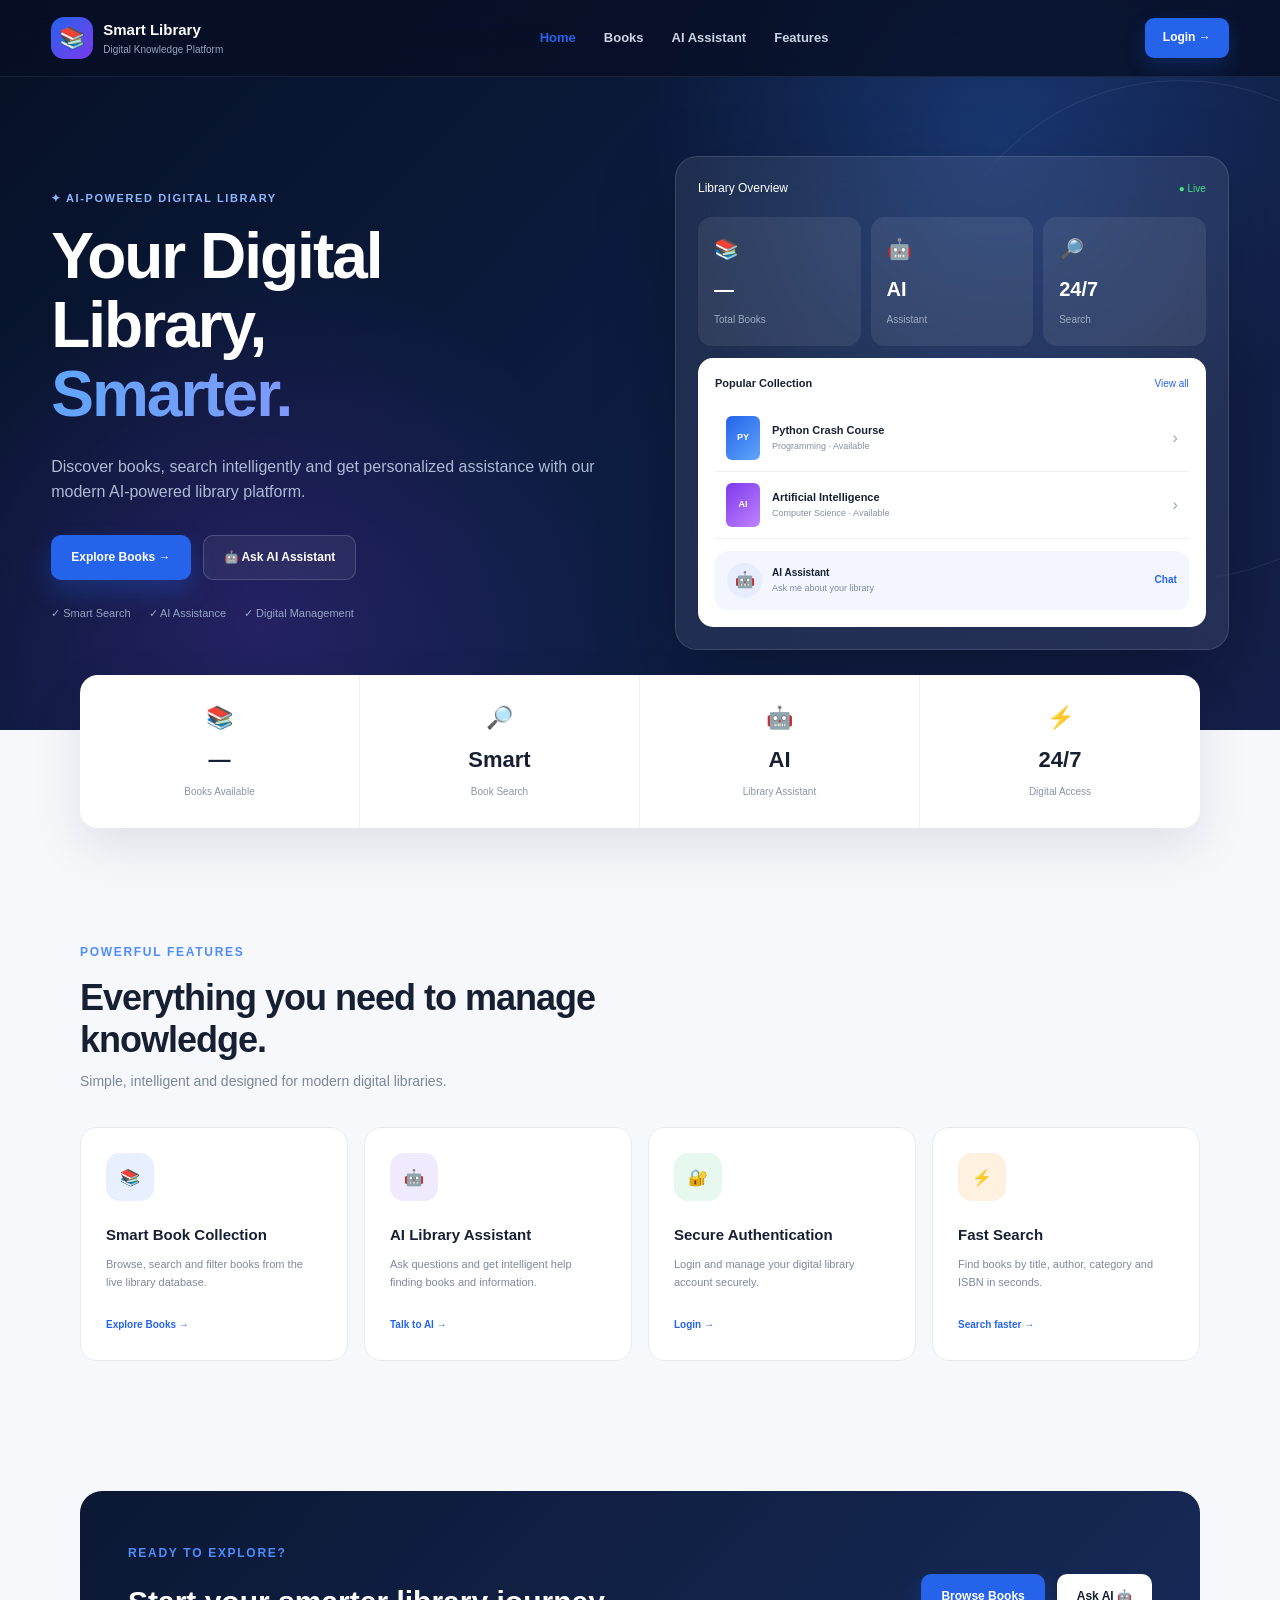
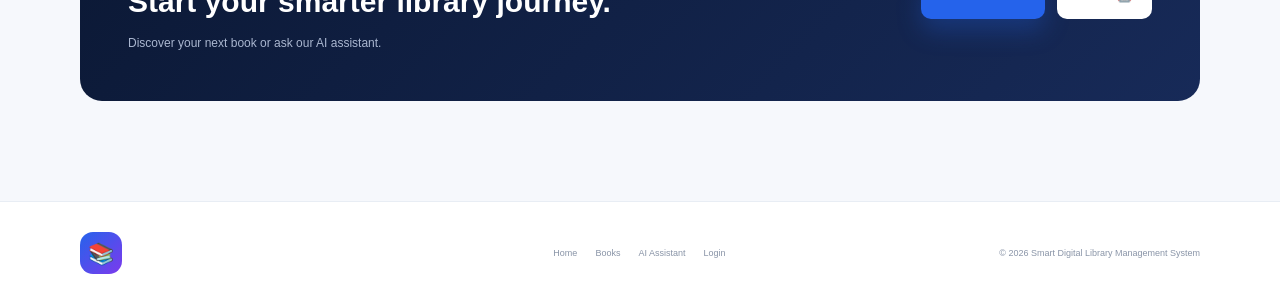
==== frontend/admin.html @ 41288397 "changes on admin page" ====
<!DOCTYPE html>
<html lang="en">
<head>
    <meta charset="UTF-8">
    <meta name="viewport" content="width=device-width, initial-scale=1.0">

    <title>Admin Dashboard - Smart Library</title>

    <link rel="stylesheet" href="style.css">
</head>

<body class="admin-body">

<div id="adminApp">

    <aside class="admin-sidebar">

        <div class="admin-logo">
            <div class="admin-logo-icon">📚</div>

            <div>
                <strong>Smart Library</strong>
                <small>ADMIN PANEL</small>
            </div>
        </div>

        <nav class="admin-nav">

            <button class="admin-nav-item active"
                    onclick="showAdminSection('dashboard', this)">
                <span>▦</span>
                Dashboard
            </button>

            <button class="admin-nav-item"
                    onclick="showAdminSection('users', this)">
                <span>👥</span>
                Users
            </button>

            <button class="admin-nav-item"
                    onclick="showAdminSection('books', this)">
                <span>📚</span>
                Books
            </button>

            <button class="admin-nav-item"
                    onclick="showAdminSection('activity', this)">
                <span>⚡</span>
                Activity
            </button>

        </nav>

        <div class="admin-sidebar-bottom">

            <a href="index.html" class="admin-home-link">
                ← Back to Library
            </a>

            <button onclick="adminLogout()" class="admin-logout">
                ⎋ Logout
            </button>

        </div>

    </aside>


    <main class="admin-main">

        <header class="admin-topbar">

            <div>
                <span class="admin-eyebrow">SMART LIBRARY / ADMIN</span>
                <h1 id="adminPageTitle">Dashboard</h1>
            </div>

            <div class="admin-profile">

                <div class="admin-avatar">A</div>

                <div>
                    <strong id="adminName">Administrator</strong>
                    <small>System Administrator</small>
                </div>

            </div>

        </header>


        <div id="adminMessage" class="admin-message"></div>


        <!-- DASHBOARD -->

        <section id="dashboardSection" class="admin-section active">

            <div class="admin-stat-grid">

                <div class="admin-stat-card">
                    <div class="stat-icon">👥</div>
                    <div>
                        <small>Total Users</small>
                        <strong id="statUsers">—</strong>
                    </div>
                </div>

                <div class="admin-stat-card">
                    <div class="stat-icon">📚</div>
                    <div>
                        <small>Book Titles</small>
                        <strong id="statBooks">—</strong>
                    </div>
                </div>

                <div class="admin-stat-card">
                    <div class="stat-icon">📦</div>
                    <div>
                        <small>Total Copies</small>
                        <strong id="statCopies">—</strong>
                    </div>
                </div>

                <div class="admin-stat-card">
                    <div class="stat-icon">✓</div>
                    <div>
                        <small>Available Copies</small>
                        <strong id="statAvailable">—</strong>
                    </div>
                </div>

            </div>


            <div class="admin-dashboard-grid">

                <div class="admin-panel">

                    <div class="admin-panel-header">
                        <div>
                            <span>RECENT USERS</span>
                            <h2>New Accounts</h2>
                        </div>

                        <button onclick="showAdminSectionByName('users')">
                            View All
                        </button>
                    </div>

                    <div id="recentUsers" class="admin-list"></div>

                </div>


                <div class="admin-panel">

                    <div class="admin-panel-header">
                        <div>
                            <span>RECENT BOOKS</span>
                            <h2>Library Updates</h2>
                        </div>

                        <button onclick="showAdminSectionByName('books')">
                            Manage
                        </button>
                    </div>

                    <div id="recentBooks" class="admin-list"></div>

                </div>

            </div>

        </section>


        <!-- USERS -->

        <section id="usersSection" class="admin-section">

            <div class="admin-panel">

                <div class="admin-panel-header">

                    <div>
                        <span>USER MANAGEMENT</span>
                        <h2>Registered Users</h2>
                    </div>

                    <div class="admin-search">
                        <input
                            id="userSearch"
                            type="text"
                            placeholder="Search users..."
                            oninput="loadUsers()"
                        >
                    </div>

                </div>

                <div class="admin-table-wrapper">

                    <table class="admin-table">

                        <thead>
                            <tr>
                                <th>ID</th>
                                <th>User</th>
                                <th>Email</th>
                                <th>Created</th>
                                <th>Action</th>
                            </tr>
                        </thead>

                        <tbody id="usersTable"></tbody>

                    </table>

                </div>

            </div>

        </section>


        <!-- BOOKS -->

        <section id="booksSection" class="admin-section">

            <div class="admin-panel">

                <div class="admin-panel-header">

                    <div>
                        <span>BOOK MANAGEMENT</span>
                        <h2>Library Collection</h2>
                    </div>

                    <div class="admin-actions">

                        <input
                            id="bookSearch"
                            type="text"
                            placeholder="Search books..."
                            oninput="loadAdminBooks()"
                        >

                        <button class="admin-primary-btn"
                                onclick="openBookModal()">
                            + Add Book
                        </button>

                    </div>

                </div>

                <div class="admin-table-wrapper">

                    <table class="admin-table">

                        <thead>
                            <tr>
                                <th>ID</th>
                                <th>Book</th>
                                <th>Author</th>
                                <th>Category</th>
                                <th>Copies</th>
                                <th>Available</th>
                                <th>Actions</th>
                            </tr>
                        </thead>

                        <tbody id="booksTable"></tbody>

                    </table>

                </div>

            </div>

        </section>


        <!-- ACTIVITY -->

        <section id="activitySection" class="admin-section">

            <div class="admin-panel">

                <div class="admin-panel-header">
                    <div>
                        <span>AUDIT LOG</span>
                        <h2>Admin Activity</h2>
                    </div>
                </div>

                <div id="activityList" class="activity-list"></div>

            </div>

        </section>

    </main>

</div>


<!-- BOOK MODAL -->

<div id="bookModal" class="admin-modal">

    <div class="admin-modal-card">

        <div class="admin-modal-header">

            <div>
                <span>LIBRARY COLLECTION</span>
                <h2 id="bookModalTitle">Add New Book</h2>
            </div>

            <button onclick="closeBookModal()">×</button>

        </div>

        <form id="bookForm">

            <input type="hidden" id="bookId">

            <div class="admin-form-grid">

                <label>
                    Title
                    <input id="bookTitle" required>
                </label>

                <label>
                    Author
                    <input id="bookAuthor" required>
                </label>

                <label>
                    Category
                    <input id="bookCategory">
                </label>

                <label>
                    Language
                    <input id="bookLanguage" value="English">
                </label>

                <label>
                    ISBN
                    <input id="bookIsbn">
                </label>

                <label>
                    Quantity
                    <input id="bookQuantity"
                           type="number"
                           min="1"
                           value="1"
                           required>
                </label>

            </div>

            <label class="admin-full-field">
                Description
                <textarea id="bookDescription"
                          rows="4"></textarea>
            </label>

            <div class="admin-modal-actions">

                <button type="button"
                        class="admin-cancel-btn"
                        onclick="closeBookModal()">
                    Cancel
                </button>

                <button type="submit"
                        class="admin-primary-btn">
                    Save Book
                </button>

            </div>

        </form>

    </div>

</div>


<script src="admin.js"></script>

</body>
</html>
---- frontend/style.css ----
* {
    margin: 0;
    padding: 0;
    box-sizing: border-box;
}

html {
    scroll-behavior: smooth;
}

body {
    font-family: Inter, Arial, sans-serif;
    color: #172033;
    background: #f6f8fc;
    line-height: 1.6;
}

a {
    text-decoration: none;
    color: inherit;
}

button,
input,
select {
    font-family: inherit;
}

button {
    cursor: pointer;
}

/* NAVBAR */

.navbar {
    width: 100%;
    position: absolute;
    top: 0;
    z-index: 20;
    background: rgba(7, 15, 36, .78);
    backdrop-filter: blur(18px);
    border-bottom: 1px solid rgba(255,255,255,.08);
}

.light-nav {
    position: relative;
    background: white;
    border-bottom: 1px solid #e8edf5;
}

.nav-container {
    width: min(1180px, 92%);
    height: 76px;
    margin: auto;
    display: flex;
    align-items: center;
    justify-content: space-between;
    gap: 30px;
}

.brand {
    display: flex;
    align-items: center;
    gap: 10px;
    color: white;
}

.dark-brand {
    color: #172033;
}

.brand-icon {
    width: 42px;
    height: 42px;
    display: grid;
    place-items: center;
    border-radius: 13px;
    background: linear-gradient(135deg,#2563eb,#7c3aed);
    color: white;
    font-size: 21px;
}

.brand strong {
    display: block;
    font-size: 15px;
}

.brand small {
    display: block;
    font-size: 10px;
    color: #98a4bd;
}

.dark-brand small {
    color: #8792a8;
}

.nav-links {
    display: flex;
    gap: 28px;
}

.nav-links a {
    color: #cbd4e7;
    font-size: 13px;
    font-weight: 600;
    transition: .25s;
}

.light-nav .nav-links a {
    color: #68748b;
}

.nav-links a:hover,
.nav-links a.active {
    color: #2563eb;
}

.nav-login {
    padding: 10px 18px;
    border-radius: 9px;
    background: #2563eb;
    color: white;
    font-size: 12px;
    font-weight: 700;
    box-shadow: 0 8px 20px rgba(37,99,235,.22);
}

/* HERO */

.hero {
    min-height: 730px;
    position: relative;
    overflow: hidden;
    background:
        radial-gradient(circle at 78% 20%, rgba(59,130,246,.26), transparent 30%),
        radial-gradient(circle at 20% 85%, rgba(124,58,237,.22), transparent 30%),
        linear-gradient(135deg,#061126,#0d1d42 55%,#151f49);
}

.hero-glow {
    position: absolute;
    width: 500px;
    height: 500px;
    right: -150px;
    top: 80px;
    border: 1px solid rgba(255,255,255,.08);
    border-radius: 50%;
}

.hero-content {
    width: min(1180px,92%);
    min-height: 730px;
    margin: auto;
    padding-top: 76px;
    display: grid;
    grid-template-columns: 1fr 1fr;
    align-items: center;
    gap: 70px;
    position: relative;
    z-index: 2;
}

.hero-text {
    color: white;
}

.eyebrow,
.section-label {
    display: inline-block;
    color: #4d8dff;
    font-size: 11px;
    font-weight: 800;
    letter-spacing: 1.6px;
    margin-bottom: 15px;
}

.eyebrow {
    color: #8db6ff;
}

.hero h1 {
    font-size: clamp(42px,5vw,68px);
    line-height: 1.08;
    letter-spacing: -2px;
    margin-bottom: 24px;
}

.hero h1 span,
.page-hero h1 span,
.ai-intro h1 span {
    display: block;
    background: linear-gradient(90deg,#60a5fa,#a78bfa);
    -webkit-background-clip: text;
    color: transparent;
}

.hero-text > p {
    max-width: 580px;
    color: #aebbd4;
    font-size: 16px;
    margin-bottom: 30px;
}

.hero-actions,
.cta-actions {
    display: flex;
    gap: 12px;
    flex-wrap: wrap;
}

.btn {
    display: inline-flex;
    justify-content: center;
    align-items: center;
    min-height: 45px;
    padding: 0 20px;
    border-radius: 10px;
    font-size: 12px;
    font-weight: 800;
    transition: .25s;
}

.btn-primary {
    color: white;
    background: #2563eb;
    box-shadow: 0 12px 25px rgba(37,99,235,.28);
}

.btn-primary:hover {
    transform: translateY(-2px);
}

.btn-secondary {
    color: white;
    border: 1px solid rgba(255,255,255,.16);
    background: rgba(255,255,255,.06);
}

.btn-light {
    background: white;
    color: #172033;
}

.hero-trust {
    display: flex;
    gap: 18px;
    margin-top: 25px;
    color: #94a5c3;
    font-size: 11px;
}

/* HERO DASHBOARD */

.dashboard-card {
    padding: 22px;
    border: 1px solid rgba(255,255,255,.12);
    border-radius: 22px;
    background: rgba(255,255,255,.08);
    backdrop-filter: blur(20px);
    box-shadow: 0 30px 80px rgba(0,0,0,.25);
}

.dashboard-top,
.activity-header {
    display: flex;
    justify-content: space-between;
    align-items: center;
}

.dashboard-top {
    color: white;
    font-size: 12px;
    margin-bottom: 18px;
}

.status-dot {
    color: #4ade80;
    font-size: 10px;
}

.mini-stats {
    display: grid;
    grid-template-columns: repeat(3,1fr);
    gap: 10px;
}

.mini-stats > div {
    padding: 16px;
    border-radius: 14px;
    background: rgba(255,255,255,.08);
}

.mini-stats span {
    display: block;
    font-size: 20px;
    margin-bottom: 8px;
}

.mini-stats strong {
    display: block;
    color: white;
    font-size: 20px;
}

.mini-stats small {
    color: #9daac3;
    font-size: 10px;
}

.activity-box {
    margin-top: 12px;
    padding: 17px;
    border-radius: 15px;
    background: white;
}

.activity-header {
    font-size: 11px;
    margin-bottom: 12px;
}

.activity-header a {
    color: #2563eb;
    font-size: 10px;
}

.book-preview {
    display: flex;
    align-items: center;
    gap: 12px;
    padding: 11px;
    border-bottom: 1px solid #edf0f5;
}

.book-preview > div:nth-child(2) {
    flex: 1;
}

.book-preview strong,
.book-preview small {
    display: block;
}

.book-preview strong {
    font-size: 11px;
}

.book-preview small {
    color: #8490a5;
    font-size: 9px;
}

.book-preview > span {
    color: #9aa5b8;
}

.book-cover {
    width: 34px;
    height: 44px;
    border-radius: 6px;
    display: grid;
    place-items: center;
    color: white;
    font-size: 9px;
    font-weight: 900;
}

.blue-cover {
    background: linear-gradient(135deg,#2563eb,#60a5fa);
}

.purple-cover {
    background: linear-gradient(135deg,#7c3aed,#c084fc);
}

.ai-preview {
    display: flex;
    align-items: center;
    gap: 10px;
    margin-top: 12px;
    padding: 12px;
    border-radius: 12px;
    background: #f3f6ff;
}

.ai-avatar {
    width: 35px;
    height: 35px;
    display: grid;
    place-items: center;
    border-radius: 50%;
    background: #e7edff;
}

.ai-preview div:nth-child(2) {
    flex: 1;
}

.ai-preview strong,
.ai-preview small {
    display: block;
}

.ai-preview strong {
    font-size: 10px;
}

.ai-preview small {
    color: #7f8ba0;
    font-size: 9px;
}

.ai-preview a {
    color: #2563eb;
    font-size: 10px;
    font-weight: 800;
}

/* STATS */

.stats-section {
    width: min(1120px,92%);
    margin: -55px auto 0;
    position: relative;
    z-index: 5;
}

.stats-grid {
    display: grid;
    grid-template-columns: repeat(4,1fr);
    background: white;
    border-radius: 18px;
    box-shadow: 0 18px 50px rgba(15,23,42,.1);
    overflow: hidden;
}

.stat-card {
    padding: 25px;
    text-align: center;
    border-right: 1px solid #edf0f5;
}

.stat-card:last-child {
    border: 0;
}

.stat-card span {
    display: block;
    font-size: 22px;
    margin-bottom: 7px;
}

.stat-card strong {
    display: block;
    font-size: 22px;
}

.stat-card small {
    color: #8a95a8;
    font-size: 10px;
}

/* GENERAL SECTION */

.section {
    width: min(1120px,92%);
    margin: auto;
    padding: 110px 0;
}

.section-heading {
    max-width: 650px;
    margin-bottom: 35px;
}

.section-heading h2 {
    font-size: 36px;
    line-height: 1.15;
    letter-spacing: -1px;
    margin-bottom: 10px;
}

.section-heading p {
    color: #7b879b;
    font-size: 14px;
}

.feature-grid {
    display: grid;
    grid-template-columns: repeat(4,1fr);
    gap: 16px;
}

.feature-card {
    padding: 25px;
    min-height: 230px;
    border: 1px solid #e7ebf2;
    border-radius: 17px;
    background: white;
    transition: .25s;
}

.feature-card:hover {
    transform: translateY(-5px);
    box-shadow: 0 18px 40px rgba(15,23,42,.08);
}

.feature-icon {
    width: 48px;
    height: 48px;
    display: grid;
    place-items: center;
    border-radius: 14px;
    margin-bottom: 22px;
}

.feature-icon.blue {
    background: #e8f0ff;
}

.feature-icon.purple {
    background: #f0eaff;
}

.feature-icon.green {
    background: #e7f9ee;
}

.feature-icon.orange {
    background: #fff1df;
}

.feature-card h3 {
    font-size: 15px;
    margin-bottom: 9px;
}

.feature-card p {
    color: #7e899c;
    font-size: 11px;
    margin-bottom: 18px;
}

.feature-card span {
    color: #2563eb;
    font-size: 10px;
    font-weight: 800;
}

/* CTA */

.cta-section {
    width: min(1120px,92%);
    margin: 20px auto 100px;
    padding: 48px;
    display: flex;
    justify-content: space-between;
    align-items: center;
    gap: 30px;
    border-radius: 22px;
    background: linear-gradient(135deg,#0b1834,#172a58);
    color: white;
}

.cta-section h2 {
    font-size: 30px;
    margin-bottom: 8px;
}

.cta-section p {
    color: #aab7d0;
    font-size: 12px;
}

/* PAGE */

.page {
    min-height: calc(100vh - 150px);
    padding-bottom: 80px;
}

.page-hero {
    width: min(1120px,92%);
    margin: auto;
    padding: 65px 0 35px;
    display: flex;
    align-items: end;
    justify-content: space-between;
    gap: 30px;
}

.page-hero h1 {
    font-size: 44px;
    line-height: 1.1;
    letter-spacing: -1px;
}

.page-hero h1 span {
    display: inline;
}

.page-hero p {
    color: #7d899c;
    font-size: 13px;
    margin-top: 8px;
}

/* BOOKS */

.library-panel {
    width: min(1120px,92%);
    margin: auto;
    padding: 25px;
    border: 1px solid #e6eaf1;
    border-radius: 20px;
    background: white;
    box-shadow: 0 15px 45px rgba(15,23,42,.05);
}

.search-bar {
    display: flex;
    align-items: center;
    gap: 10px;
    height: 50px;
    padding: 5px 7px 5px 15px;
    border: 1px solid #dfe5ee;
    border-radius: 11px;
}

.search-bar span {
    color: #8793a8;
}

.search-bar input {
    flex: 1;
    height: 100%;
    border: 0;
    outline: 0;
    font-size: 12px;
}

.search-bar button {
    height: 38px;
    padding: 0 20px;
    border: 0;
    border-radius: 8px;
    background: #2563eb;
    color: white;
    font-size: 11px;
    font-weight: 800;
}

.filter-row {
    display: flex;
    gap: 10px;
    margin: 15px 0 25px;
}

.filter-row select,
.filter-clear,
.refresh-btn {
    height: 38px;
    padding: 0 13px;
    border: 1px solid #e0e5ed;
    border-radius: 8px;
    background: white;
    color: #5f6b80;
    font-size: 10px;
}

.filter-clear {
    margin-left: auto;
}

.refresh-btn {
    color: #2563eb;
}

.books-toolbar {
    padding-bottom: 15px;
    border-bottom: 1px solid #edf0f5;
}

.books-toolbar strong {
    display: block;
    font-size: 14px;
}

.books-toolbar span {
    color: #8b96a8;
    font-size: 10px;
}

.books-grid {
    display: grid;
    grid-template-columns: repeat(3,1fr);
    gap: 18px;
    margin-top: 20px;
}

.book-card {
    overflow: hidden;
    border: 1px solid #e6eaf1;
    border-radius: 15px;
    background: white;
    transition: .25s;
}

.book-card:hover {
    transform: translateY(-4px);
    box-shadow: 0 15px 35px rgba(15,23,42,.08);
}

.book-cover-large {
    height: 160px;
    display: flex;
    align-items: center;
    justify-content: center;
    flex-direction: column;
    color: white;
}

.book-cover-large span {
    font-size: 42px;
}

.book-cover-large small {
    margin-top: 5px;
    font-size: 9px;
    letter-spacing: 1px;
}

.cover-0 {
    background: linear-gradient(135deg,#1d4ed8,#60a5fa);
}

.cover-1 {
    background: linear-gradient(135deg,#6d28d9,#a78bfa);
}

.cover-2 {
    background: linear-gradient(135deg,#047857,#34d399);
}

.cover-3 {
    background: linear-gradient(135deg,#c2410c,#fb923c);
}

.cover-4 {
    background: linear-gradient(135deg,#334155,#64748b);
}

.book-card-body {
    padding: 18px;
}

.book-tag {
    color: #16a34a;
    font-size: 8px;
    font-weight: 900;
    letter-spacing: .7px;
}

.book-card h2 {
    font-size: 15px;
    margin: 7px 0 3px;
}

.book-author {
    color: #68758a;
    font-size: 10px;
}

.book-description {
    min-height: 50px;
    color: #7d899c;
    font-size: 10px;
    margin: 13px 0;
}

.book-meta {
    display: flex;
    gap: 8px;
    flex-wrap: wrap;
}

.book-meta span {
    padding: 5px 7px;
    border-radius: 6px;
    background: #f5f7fa;
    color: #6d788b;
    font-size: 8px;
}

.book-footer {
    display: flex;
    justify-content: space-between;
    margin-top: 15px;
    padding-top: 12px;
    border-top: 1px solid #edf0f5;
    font-size: 9px;
    color: #788398;
}

.stock-ok {
    color: #16a34a;
}

.stock-no {
    color: #dc2626;
}

.loading-card,
.no-books {
    grid-column: 1/-1;
    padding: 70px;
    text-align: center;
    color: #7d899c;
}

.no-books > div {
    font-size: 40px;
    margin-bottom: 10px;
}

.no-books h3 {
    color: #263147;
}

.error-message {
    padding: 12px;
    margin: 10px 0;
    border-radius: 8px;
    background: #fff1f2;
    color: #dc2626;
    font-size: 11px;
}

.spinner {
    width: 28px;
    height: 28px;
    margin: auto auto 10px;
    border: 3px solid #e4e9f2;
    border-top-color: #2563eb;
    border-radius: 50%;
    animation: spin .8s linear infinite;
}

@keyframes spin {
    to { transform: rotate(360deg); }
}

/* AI */

.ai-page {
    min-height: calc(100vh - 150px);
    padding-bottom: 80px;
}

.ai-hero {
    width: min(1120px,92%);
    margin: auto;
    padding: 65px 0 40px;
    display: grid;
    grid-template-columns: 1fr 280px;
    align-items: center;
    gap: 50px;
}

.ai-intro h1 {
    font-size: 45px;
    line-height: 1.08;
    letter-spacing: -1px;
}

.ai-intro h1 span {
    display: inline;
}

.ai-intro > p {
    max-width: 600px;
    margin: 15px 0 22px;
    color: #7b879b;
    font-size: 13px;
}

.ai-suggestions {
    display: flex;
    gap: 8px;
    flex-wrap: wrap;
}

.ai-suggestions button {
    padding: 8px 12px;
    border: 1px solid #e0e5ee;
    border-radius: 8px;
    background: white;
    color: #526077;
    font-size: 9px;
}

.ai-robot {
    height: 220px;
    display: grid;
    place-items: center;
    position: relative;
    border-radius: 25px;
    background: linear-gradient(135deg,#eef2ff,#f6efff);
}

.robot {
    position: relative;
    z-index: 2;
    font-size: 85px;
    filter: drop-shadow(0 15px 20px rgba(79,70,229,.2));
}

.robot-glow {
    position: absolute;
    width: 140px;
    height: 140px;
    border-radius: 50%;
    background: #dbe4ff;
    filter: blur(10px);
}

.ai-robot > span {
    position: absolute;
    bottom: 18px;
    color: #2563eb;
    font-size: 9px;
    font-weight: 900;
    letter-spacing: 1px;
}

.chat-wrapper {
    width: min(850px,92%);
    height: 570px;
    margin: auto;
    display: flex;
    flex-direction: column;
    border: 1px solid #e2e7ef;
    border-radius: 20px;
    background: white;
    box-shadow: 0 20px 60px rgba(15,23,42,.08);
    overflow: hidden;
}

.chat-header {
    padding: 16px 20px;
    display: flex;
    align-items: center;
    justify-content: space-between;
    border-bottom: 1px solid #edf0f5;
}

.chat-agent {
    display: flex;
    align-items: center;
    gap: 10px;
}

.chat-agent strong,
.chat-agent small {
    display: block;
}

.chat-agent strong {
    font-size: 12px;
}

.chat-agent small {
    color: #8792a6;
    font-size: 9px;
}

.chat-agent small span {
    color: #22c55e;
}

.chat-header button {
    border: 0;
    background: #f1f5ff;
    color: #2563eb;
    padding: 8px 12px;
    border-radius: 7px;
    font-size: 9px;
    font-weight: 800;
}

.chat-messages {
    flex: 1;
    overflow-y: auto;
    padding: 25px;
    background: #fafbfe;
}

.message {
    display: flex;
    gap: 10px;
    margin-bottom: 18px;
    max-width: 80%;
}

.user-message {
    margin-left: auto;
    flex-direction: row-reverse;
}

.message-avatar {
    width: 32px;
    height: 32px;
    flex-shrink: 0;
    display: grid;
    place-items: center;
    border-radius: 10px;
    background: #edf2ff;
}

.user-message .message-avatar {
    background: #2563eb;
}

.message-content {
    padding: 11px 14px;
    border-radius: 12px;
    background: white;
    box-shadow: 0 4px 12px rgba(15,23,42,.04);
}

.user-message .message-content {
    color: white;
    background: #2563eb;
}

.message-content strong {
    display: block;
    margin-bottom: 3px;
    font-size: 9px;
}

.message-content p {
    white-space: normal;
    font-size: 10px;
}

.chat-input-area {
    display: flex;
    gap: 8px;
    padding: 15px;
    border-top: 1px solid #edf0f5;
}

.chat-input-area input {
    flex: 1;
    height: 44px;
    padding: 0 14px;
    border: 1px solid #dfe5ee;
    border-radius: 9px;
    outline: 0;
    font-size: 11px;
}

.chat-input-area button {
    width: 46px;
    border: 0;
    border-radius: 9px;
    background: #2563eb;
    color: white;
    font-size: 17px;
}

.typing {
    display: flex;
    gap: 4px;
    padding: 13px;
}

.typing span {
    width: 6px;
    height: 6px;
    border-radius: 50%;
    background: #8792a6;
    animation: bounce 1s infinite;
}

.typing span:nth-child(2) {
    animation-delay: .15s;
}

.typing span:nth-child(3) {
    animation-delay: .3s;
}

@keyframes bounce {
    50% { transform: translateY(-4px); }
}

/* FOOTER */

footer {
    padding: 30px 0;
    background: white;
    border-top: 1px solid #e8edf4;
}

.footer-inner {
    width: min(1120px,92%);
    margin: auto;
    display: flex;
    justify-content: space-between;
    align-items: center;
    gap: 20px;
}

.footer-inner > div:nth-child(2) {
    display: flex;
    gap: 18px;
}

.footer-inner a,
.footer-inner p {
    color: #8994a7;
    font-size: 9px;
}

/* RESPONSIVE */

@media (max-width: 900px) {

    .hero-content,
    .ai-hero {
        grid-template-columns: 1fr;
    }

    .hero {
        min-height: auto;
    }

    .hero-content {
        min-height: auto;
        padding: 150px 0 90px;
    }

    .hero-visual {
        max-width: 600px;
    }

    .feature-grid {
        grid-template-columns: repeat(2,1fr);
    }

    .books-grid {
        grid-template-columns: repeat(2,1fr);
    }

    .stats-grid {
        grid-template-columns: repeat(2,1fr);
    }

    .stat-card:nth-child(2) {
        border-right: 0;
    }

    .nav-links {
        display: none;
    }
}

@media (max-width: 600px) {

    .hero h1,
    .ai-intro h1,
    .page-hero h1 {
        font-size: 38px;
    }

    .feature-grid,
    .books-grid {
        grid-template-columns: 1fr;
    }

    .stats-grid {
        grid-template-columns: 1fr 1fr;
    }

    .filter-row {
        flex-wrap: wrap;
    }

    .filter-clear {
        margin-left: 0;
    }

    .cta-section,
    .page-hero {
        flex-direction: column;
        align-items: flex-start;
    }

    .footer-inner {
        flex-direction: column;
        align-items: flex-start;
    }
}


/* ============================================================
   AUTHENTICATION PAGES
   ============================================================ */

.auth-page {
    min-height: 100vh;
    background: #f8fafc;
}

.auth-shell {
    min-height: 100vh;
    display: grid;
    grid-template-columns: 46% 54%;
}


/* LEFT BRAND PANEL */

.auth-brand-panel {
    position: relative;
    overflow: hidden;
    display: flex;
    flex-direction: column;
    padding: 42px 8%;
    color: white;
    background:
        radial-gradient(
            circle at 85% 15%,
            rgba(59, 130, 246, 0.35),
            transparent 30%
        ),
        radial-gradient(
            circle at 10% 80%,
            rgba(124, 58, 237, 0.30),
            transparent 32%
        ),
        linear-gradient(
            145deg,
            #061126 0%,
            #0c1b3d 55%,
            #111d45 100%
        );
}

.auth-brand-panel::before {
    content: "";
    position: absolute;
    width: 520px;
    height: 520px;
    border: 1px solid rgba(255,255,255,0.08);
    border-radius: 50%;
    right: -250px;
    top: -180px;
}

.auth-brand-panel::after {
    content: "";
    position: absolute;
    width: 360px;
    height: 360px;
    border: 1px solid rgba(255,255,255,0.06);
    border-radius: 50%;
    left: -180px;
    bottom: -140px;
}

.auth-logo {
    position: relative;
    z-index: 2;
    display: flex;
    align-items: center;
    gap: 12px;
    color: white;
}

.auth-logo > span {
    width: 44px;
    height: 44px;
    display: grid;
    place-items: center;
    border-radius: 13px;
    background: linear-gradient(
        135deg,
        #2563eb,
        #7c3aed
    );
    font-size: 22px;
}

.auth-logo strong {
    display: block;
    font-size: 17px;
}

.auth-logo small {
    display: block;
    margin-top: 2px;
    color: #aab6cf;
    font-size: 11px;
}

.auth-brand-content {
    position: relative;
    z-index: 2;
    max-width: 560px;
    margin: auto 0;
}

.auth-brand-content h1 {
    margin: 18px 0;
    font-size: clamp(40px, 4vw, 62px);
    line-height: 1.08;
    letter-spacing: -2px;
}

.auth-brand-content h1 span {
    display: block;
    background: linear-gradient(
        90deg,
        #60a5fa,
        #a78bfa
    );
    -webkit-background-clip: text;
    background-clip: text;
    color: transparent;
}

.auth-brand-content p {
    max-width: 510px;
    color: #b8c4dc;
    font-size: 15px;
    line-height: 1.8;
}

.auth-points {
    display: flex;
    flex-wrap: wrap;
    gap: 10px;
    margin-top: 28px;
}

.auth-points div {
    padding: 9px 13px;
    border: 1px solid rgba(255,255,255,0.10);
    border-radius: 10px;
    background: rgba(255,255,255,0.06);
    color: #d7def0;
    font-size: 12px;
}

.auth-brand-footer {
    position: relative;
    z-index: 2;
    color: #8794b1;
    font-size: 11px;
}


/* RIGHT FORM */

.auth-form-panel {
    display: flex;
    align-items: center;
    justify-content: center;
    padding: 50px 7%;
    background: #f8fafc;
}

.auth-card {
    width: min(460px, 100%);
    padding: 42px;
    border: 1px solid #e7ebf3;
    border-radius: 22px;
    background: white;
    box-shadow:
        0 24px 70px rgba(15, 23, 42, 0.10);
}

.register-card {
    padding-top: 36px;
    padding-bottom: 36px;
}

.mobile-auth-logo {
    display: none;
}

.auth-heading {
    margin-bottom: 28px;
}

.auth-icon {
    display: inline-grid;
    place-items: center;
    width: 48px;
    height: 48px;
    margin-bottom: 14px;
    border-radius: 14px;
    background: #eff6ff;
    font-size: 22px;
}

.auth-heading h2 {
    margin: 0;
    color: #111827;
    font-size: 28px;
    line-height: 1.2;
}

.auth-heading p {
    margin-top: 8px;
    color: #64748b;
    font-size: 13px;
}


/* FORM */

.form-group {
    margin-bottom: 18px;
}

.form-group label {
    display: block;
    margin-bottom: 7px;
    color: #263247;
    font-size: 12px;
    font-weight: 700;
}

.form-group label span {
    color: #ef4444;
}

.form-group label small {
    color: #94a3b8;
    font-weight: 500;
}

.label-row {
    display: flex;
    align-items: center;
    justify-content: space-between;
}

.label-row a {
    color: #2563eb;
    font-size: 11px;
    font-weight: 600;
}

.label-row a:hover {
    text-decoration: underline;
}

.input-wrap {
    display: flex;
    align-items: center;
    min-height: 48px;
    border: 1px solid #dce2eb;
    border-radius: 11px;
    background: #fff;
    transition: 0.2s;
}

.input-wrap:focus-within {
    border-color: #3b82f6;
    box-shadow:
        0 0 0 4px rgba(59,130,246,0.10);
}

.input-wrap > span {
    width: 42px;
    text-align: center;
    font-size: 15px;
    opacity: 0.75;
}

.input-wrap input {
    width: 100%;
    height: 46px;
    padding: 0 8px;
    border: none;
    outline: none;
    background: transparent;
    color: #172033;
    font-size: 13px;
}

.input-wrap input::placeholder {
    color: #a5afbf;
}

.password-toggle {
    flex-shrink: 0;
    margin-right: 8px;
    padding: 5px;
    border: none;
    background: transparent;
    cursor: pointer;
    font-size: 14px;
}


/* SUBMIT */

.auth-submit {
    width: 100%;
    height: 50px;
    margin-top: 5px;
    border: none;
    border-radius: 11px;
    background: linear-gradient(
        135deg,
        #2563eb,
        #4f46e5
    );
    color: white;
    font-size: 13px;
    font-weight: 700;
    cursor: pointer;
    box-shadow:
        0 10px 22px rgba(37,99,235,0.20);
    transition: 0.25s;
}

.auth-submit span {
    margin-left: 8px;
}

.auth-submit:hover {
    transform: translateY(-2px);
    box-shadow:
        0 14px 28px rgba(37,99,235,0.27);
}

.auth-submit:active {
    transform: translateY(0);
}


/* MESSAGES */

.auth-message {
    min-height: 20px;
    margin-top: 13px;
    text-align: center;
    font-size: 12px;
    font-weight: 600;
}

.auth-message.error {
    color: #dc2626;
}

.auth-message.success {
    color: #16a34a;
}

.auth-message.loading {
    color: #2563eb;
}


/* DIVIDER */

.auth-divider {
    display: flex;
    align-items: center;
    gap: 12px;
    margin: 23px 0;
    color: #a1aabd;
    font-size: 9px;
    font-weight: 700;
}

.auth-divider::before,
.auth-divider::after {
    content: "";
    flex: 1;
    height: 1px;
    background: #e8ecf2;
}


/* CREATE ACCOUNT */

.create-account {
    text-align: center;
}

.create-account p {
    margin-bottom: 5px;
    color: #64748b;
    font-size: 12px;
}

.create-account a {
    color: #2563eb;
    font-size: 12px;
    font-weight: 700;
}

.create-account a:hover {
    text-decoration: underline;
}

.back-home {
    display: block;
    margin-top: 24px;
    color: #94a3b8;
    text-align: center;
    font-size: 11px;
}

.back-home:hover {
    color: #2563eb;
}


/* RESPONSIVE */

@media (max-width: 900px) {

    .auth-shell {
        grid-template-columns: 1fr;
    }

    .auth-brand-panel {
        display: none;
    }

    .auth-form-panel {
        min-height: 100vh;
        padding: 30px 18px;
    }

    .auth-card {
        padding: 32px 25px;
    }

    .mobile-auth-logo {
        display: block;
        margin-bottom: 25px;
        color: #172033;
        text-align: center;
        font-size: 18px;
        font-weight: 800;
    }
}


@media (max-width: 480px) {

    .auth-form-panel {
        padding: 18px 12px;
    }

    .auth-card {
        padding: 28px 20px;
        border-radius: 18px;
        box-shadow:
            0 12px 40px rgba(15,23,42,0.08);
    }

    .auth-heading h2 {
        font-size: 25px;
    }
}


/* ============================================================
   AUTHENTICATION UI
   ============================================================ */

.auth-page {
    min-height: 100vh;
    margin: 0;
    background: #f5f7fb;
}


.auth-layout {
    min-height: 100vh;
    display: grid;
    grid-template-columns: 45% 55%;
}


.auth-brand-panel {
    position: relative;
    overflow: hidden;
    padding: 42px 60px;
    background:
        radial-gradient(
            circle at 20% 20%,
            rgba(96, 165, 250, 0.22),
            transparent 35%
        ),
        radial-gradient(
            circle at 80% 80%,
            rgba(167, 139, 250, 0.22),
            transparent 35%
        ),
        #111827;
    color: white;
}


.auth-brand-panel::before {
    content: "";
    position: absolute;
    width: 420px;
    height: 420px;
    border: 1px solid rgba(255,255,255,0.08);
    border-radius: 50%;
    right: -180px;
    bottom: -180px;
}


.auth-brand {
    display: inline-flex;
    align-items: center;
    gap: 13px;
    color: white;
    text-decoration: none;
}


.auth-brand > span {
    width: 48px;
    height: 48px;
    display: grid;
    place-items: center;
    border-radius: 14px;
    background: rgba(255,255,255,0.1);
    font-size: 25px;
}


.auth-brand strong {
    display: block;
    font-size: 20px;
}


.auth-brand small {
    display: block;
    margin-top: 3px;
    opacity: 0.6;
}


.auth-brand-content {
    max-width: 560px;
    margin-top: 25vh;
}


.auth-brand-content h1 {
    margin: 20px 0;
    font-size: clamp(42px, 5vw, 68px);
    line-height: 1.05;
    letter-spacing: -2px;
}


.auth-brand-content h1 span {
    display: block;
    background: linear-gradient(90deg, #60a5fa, #a78bfa);
    -webkit-background-clip: text;
    background-clip: text;
    color: transparent;
}


.auth-brand-content p {
    max-width: 500px;
    color: #cbd5e1;
    font-size: 17px;
    line-height: 1.8;
}


.auth-points {
    margin-top: 35px;
    display: grid;
    gap: 13px;
    color: #dbeafe;
}


.auth-form-panel {
    display: grid;
    place-items: center;
    padding: 40px;
}


.auth-card {
    width: min(100%, 470px);
    padding: 42px;
    background: rgba(255,255,255,0.96);
    border: 1px solid #e5e7eb;
    border-radius: 25px;
    box-shadow: 0 25px 70px rgba(15,23,42,0.1);
}


.mobile-auth-logo {
    display: none;
}


.auth-heading {
    margin-bottom: 30px;
}


.auth-heading h2 {
    margin: 10px 0;
    font-size: 32px;
    color: #111827;
}


.auth-heading p {
    margin: 0;
    color: #6b7280;
}


.section-label {
    font-size: 12px;
    font-weight: 800;
    letter-spacing: 1.7px;
}


.form-group {
    margin-bottom: 19px;
}


.form-group label {
    display: block;
    margin-bottom: 8px;
    font-size: 14px;
    font-weight: 700;
    color: #374151;
}


.form-group label > span {
    color: #ef4444;
}


.form-group label small {
    color: #9ca3af;
    font-weight: 500;
}


.label-row {
    display: flex;
    justify-content: space-between;
    align-items: center;
}


.label-row a {
    color: #6366f1;
    font-size: 13px;
    font-weight: 700;
    text-decoration: none;
}


.form-group input {
    width: 100%;
    box-sizing: border-box;
    padding: 14px 16px;
    border: 1px solid #dbe1ea;
    border-radius: 12px;
    background: #f9fafb;
    color: #111827;
    font-size: 15px;
    outline: none;
    transition: 0.2s ease;
}


.form-group input:focus {
    border-color: #6366f1;
    background: white;
    box-shadow: 0 0 0 4px rgba(99,102,241,0.1);
}


.auth-submit {
    width: 100%;
    margin-top: 5px;
    padding: 15px 18px;
    border: 0;
    border-radius: 12px;
    background: linear-gradient(135deg, #4f46e5, #7c3aed);
    color: white;
    font-size: 15px;
    font-weight: 800;
    cursor: pointer;
    transition: 0.2s ease;
}


.auth-submit:hover {
    transform: translateY(-1px);
    box-shadow: 0 12px 25px rgba(79,70,229,0.25);
}


.auth-submit:disabled {
    opacity: 0.65;
    cursor: wait;
    transform: none;
}


.auth-message {
    min-height: 22px;
    margin-top: 15px;
    text-align: center;
    font-size: 14px;
    font-weight: 700;
}


.auth-message.success {
    color: #16a34a;
}


.auth-message.error {
    color: #dc2626;
}


.auth-divider {
    display: flex;
    align-items: center;
    gap: 12px;
    margin: 25px 0;
    color: #9ca3af;
    font-size: 11px;
    font-weight: 800;
}


.auth-divider::before,
.auth-divider::after {
    content: "";
    flex: 1;
    height: 1px;
    background: #e5e7eb;
}


.auth-switch {
    margin: 0;
    text-align: center;
    color: #6b7280;
    font-size: 14px;
}


.auth-switch a {
    color: #4f46e5;
    font-weight: 800;
    text-decoration: none;
}


.back-home {
    display: block;
    margin-top: 22px;
    text-align: center;
    color: #6b7280;
    font-size: 13px;
    text-decoration: none;
}


.back-home:hover {
    color: #4f46e5;
}


@media (max-width: 900px) {

    .auth-layout {
        grid-template-columns: 1fr;
    }

    .auth-brand-panel {
        display: none;
    }

    .auth-form-panel {
        min-height: 100vh;
        padding: 20px;
    }

    .auth-card {
        padding: 30px 24px;
    }

    .mobile-auth-logo {
        width: 55px;
        height: 55px;
        margin: 0 auto 20px;
        display: grid;
        place-items: center;
        border-radius: 16px;
        background: #eef2ff;
        font-size: 28px;
    }

}




/* ============================================================
   MODERN AUTHENTICATION UI
   ============================================================ */

.auth-page {
    margin: 0;
    min-height: 100vh;
    background: #f5f7fb;
    color: #172033;
}

.auth-layout {
    min-height: 100vh;
    display: grid;
    grid-template-columns: 1.05fr 0.95fr;
}

.auth-showcase {
    position: relative;
    overflow: hidden;
    padding: 45px 8%;
    background:
        radial-gradient(circle at 15% 20%, rgba(91, 92, 255, .30), transparent 30%),
        radial-gradient(circle at 85% 80%, rgba(139, 92, 246, .25), transparent 35%),
        linear-gradient(145deg, #111827, #1e1b4b 55%, #312e81);
    color: white;
}

.auth-showcase::before {
    content: "";
    position: absolute;
    width: 380px;
    height: 380px;
    border: 1px solid rgba(255,255,255,.12);
    border-radius: 50%;
    right: -160px;
    top: 100px;
}

.auth-showcase::after {
    content: "";
    position: absolute;
    width: 280px;
    height: 280px;
    border: 1px solid rgba(255,255,255,.10);
    border-radius: 50%;
    left: -130px;
    bottom: -100px;
}

.auth-brand {
    position: relative;
    z-index: 2;
    display: inline-flex;
    align-items: center;
    gap: 12px;
    color: white;
    text-decoration: none;
}

.auth-brand > span {
    width: 48px;
    height: 48px;
    display: grid;
    place-items: center;
    border-radius: 14px;
    background: rgba(255,255,255,.12);
    font-size: 25px;
}

.auth-brand strong {
    display: block;
    font-size: 18px;
}

.auth-brand small {
    display: block;
    margin-top: 3px;
    opacity: .65;
    font-size: 11px;
}

.auth-showcase-content {
    position: relative;
    z-index: 2;
    max-width: 560px;
    margin-top: 17vh;
}

.auth-showcase-content h1 {
    margin: 18px 0;
    font-size: clamp(42px, 5vw, 70px);
    line-height: 1.05;
    letter-spacing: -2px;
}

.auth-showcase-content h1 span {
    display: block;
    background: linear-gradient(90deg, #a5b4fc, #c4b5fd);
    -webkit-background-clip: text;
    background-clip: text;
    color: transparent;
}

.auth-showcase-content > p {
    max-width: 500px;
    font-size: 17px;
    line-height: 1.8;
    color: rgba(255,255,255,.72);
}

.auth-benefits {
    margin-top: 42px;
    display: grid;
    gap: 16px;
}

.auth-benefits > div {
    display: flex;
    align-items: center;
    gap: 15px;
    padding: 14px;
    border: 1px solid rgba(255,255,255,.10);
    border-radius: 16px;
    background: rgba(255,255,255,.06);
    backdrop-filter: blur(10px);
}

.auth-benefits > div > span {
    width: 42px;
    height: 42px;
    display: grid;
    place-items: center;
    border-radius: 12px;
    background: rgba(255,255,255,.10);
    font-size: 20px;
}

.auth-benefits strong {
    display: block;
    font-size: 14px;
}

.auth-benefits small {
    display: block;
    margin-top: 4px;
    color: rgba(255,255,255,.55);
}

.auth-form-area {
    display: flex;
    align-items: center;
    justify-content: center;
    padding: 45px;
    background: #f8fafc;
}

.auth-card {
    width: min(100%, 440px);
    padding: 42px;
    border: 1px solid #e7eaf0;
    border-radius: 26px;
    background: rgba(255,255,255,.96);
    box-shadow: 0 25px 70px rgba(15,23,42,.10);
}

.register-card {
    padding-top: 35px;
    padding-bottom: 35px;
}

.mobile-auth-logo {
    display: none;
}

.auth-mini-label {
    font-size: 11px;
    font-weight: 800;
    letter-spacing: 1.7px;
    color: #6366f1;
}

.auth-card h2 {
    margin: 10px 0 6px;
    font-size: 30px;
    letter-spacing: -1px;
}

.auth-subtitle {
    margin: 0 0 28px;
    color: #7b8494;
    font-size: 14px;
}

.auth-card form {
    display: grid;
    gap: 9px;
}

.auth-card label {
    margin-top: 7px;
    color: #374151;
    font-size: 13px;
    font-weight: 700;
}

.auth-card label span {
    color: #ef4444;
}

.auth-card label small {
    font-weight: 500;
    color: #9ca3af;
}

.auth-input {
    position: relative;
    display: flex;
    align-items: center;
}

.auth-input > span {
    position: absolute;
    left: 15px;
    font-size: 16px;
    z-index: 1;
}

.auth-input input {
    width: 100%;
    box-sizing: border-box;
    padding: 14px 45px;
    border: 1px solid #dfe3ea;
    border-radius: 13px;
    outline: none;
    background: #fbfcfe;
    color: #111827;
    font-size: 14px;
    transition: .2s;
}

.auth-input input:focus {
    border-color: #6366f1;
    background: white;
    box-shadow: 0 0 0 4px rgba(99,102,241,.10);
}

.password-toggle {
    position: absolute;
    right: 8px;
    border: 0;
    background: transparent;
    cursor: pointer;
    padding: 8px;
    opacity: .65;
}

.auth-options {
    margin: 9px 0 12px;
    display: flex;
    justify-content: space-between;
    align-items: center;
    font-size: 12px;
}

.auth-options a,
.create-account,
.back-home {
    color: #5b5cf6;
    text-decoration: none;
    font-weight: 700;
}

.remember {
    display: flex !important;
    align-items: center;
    gap: 7px;
    margin: 0 !important;
    font-weight: 500 !important;
    color: #6b7280 !important;
}

.remember input {
    accent-color: #6366f1;
}

.auth-submit {
    width: 100%;
    margin-top: 10px;
    padding: 15px;
    border: 0;
    border-radius: 13px;
    background: linear-gradient(135deg, #6366f1, #7c3aed);
    color: white;
    font-size: 14px;
    font-weight: 800;
    cursor: pointer;
    box-shadow: 0 10px 25px rgba(99,102,241,.25);
    transition: .2s;
}

.auth-submit:hover {
    transform: translateY(-2px);
    box-shadow: 0 15px 30px rgba(99,102,241,.30);
}

.auth-submit span {
    margin-left: 8px;
}

.auth-message {
    min-height: 20px;
    margin: 13px 0;
    text-align: center;
    font-size: 13px;
    color: #6b7280;
}

.auth-message.success {
    color: #059669;
}

.auth-message.error {
    color: #dc2626;
}

.auth-divider {
    display: flex;
    align-items: center;
    gap: 12px;
    margin: 22px 0 14px;
    color: #9ca3af;
    font-size: 12px;
}

.auth-divider::before,
.auth-divider::after {
    content: "";
    flex: 1;
    height: 1px;
    background: #e5e7eb;
}

.create-account {
    display: block;
    width: 100%;
    box-sizing: border-box;
    padding: 13px;
    text-align: center;
    border: 1px solid #dfe3ea;
    border-radius: 13px;
    color: #374151;
    background: white;
    transition: .2s;
}

.create-account:hover {
    border-color: #6366f1;
    color: #6366f1;
}

.back-home {
    display: block;
    margin-top: 18px;
    text-align: center;
    color: #8b93a1;
    font-size: 12px;
    font-weight: 600;
}

.back-home:hover {
    color: #6366f1;
}

@media (max-width: 900px) {

    .auth-layout {
        grid-template-columns: 1fr;
    }

    .auth-showcase {
        display: none;
    }

    .auth-form-area {
        min-height: 100vh;
        padding: 25px;
    }

    .mobile-auth-logo {
        display: grid;
        place-items: center;
        width: 55px;
        height: 55px;
        margin: 0 auto 18px;
        border-radius: 16px;
        background: #eef2ff;
        font-size: 27px;
    }

    .auth-card {
        padding: 32px 25px;
    }

    .auth-card h2,
    .auth-subtitle,
    .auth-mini-label {
        text-align: center;
    }
}

@media (max-width: 480px) {

    .auth-form-area {
        padding: 15px;
    }

    .auth-card {
        padding: 27px 20px;
        border-radius: 20px;
    }

    .auth-options {
        gap: 10px;
    }
}

/* ============================================================
   ADMIN DASHBOARD
   ============================================================ */

.admin-body {
    margin: 0;
    background: #f5f7fb;
    color: #182230;
    min-height: 100vh;
}

.admin-body * {
    box-sizing: border-box;
}

#adminApp {
    min-height: 100vh;
    display: flex;
}

.admin-sidebar {
    width: 260px;
    min-height: 100vh;
    background: #101828;
    color: white;
    padding: 26px 18px;
    display: flex;
    flex-direction: column;
    position: fixed;
    left: 0;
    top: 0;
    bottom: 0;
    z-index: 20;
}

.admin-logo {
    display: flex;
    align-items: center;
    gap: 12px;
    padding: 8px 10px 30px;
}

.admin-logo-icon {
    width: 44px;
    height: 44px;
    border-radius: 13px;
    display: grid;
    place-items: center;
    background: linear-gradient(135deg, #635bff, #8b5cf6);
    font-size: 22px;
}

.admin-logo strong {
    display: block;
    font-size: 16px;
}

.admin-logo small {
    display: block;
    color: #98a2b3;
    font-size: 9px;
    letter-spacing: 1.5px;
    margin-top: 4px;
}

.admin-nav {
    display: flex;
    flex-direction: column;
    gap: 7px;
}

.admin-nav-item {
    width: 100%;
    border: 0;
    background: transparent;
    color: #98a2b3;
    padding: 13px 15px;
    border-radius: 10px;
    text-align: left;
    cursor: pointer;
    display: flex;
    align-items: center;
    gap: 13px;
    font-size: 14px;
    transition: .2s ease;
}

.admin-nav-item span {
    width: 20px;
    text-align: center;
}

.admin-nav-item:hover,
.admin-nav-item.active {
    background: #1d2939;
    color: white;
}

.admin-nav-item.active {
    box-shadow: inset 3px 0 0 #7c5cff;
}

.admin-sidebar-bottom {
    margin-top: auto;
    display: flex;
    flex-direction: column;
    gap: 8px;
}

.admin-home-link,
.admin-logout {
    color: #98a2b3;
    text-decoration: none;
    padding: 12px 15px;
    border-radius: 9px;
    background: transparent;
    border: 0;
    text-align: left;
    cursor: pointer;
    font-size: 13px;
}

.admin-home-link:hover,
.admin-logout:hover {
    color: white;
    background: #1d2939;
}

.admin-main {
    width: calc(100% - 260px);
    margin-left: 260px;
    padding: 35px 42px;
}

.admin-topbar {
    display: flex;
    justify-content: space-between;
    align-items: center;
    margin-bottom: 30px;
}

.admin-eyebrow {
    color: #6941c6;
    font-size: 10px;
    font-weight: 800;
    letter-spacing: 1.8px;
}

.admin-topbar h1 {
    margin: 6px 0 0;
    font-size: 30px;
    letter-spacing: -1px;
}

.admin-profile {
    display: flex;
    align-items: center;
    gap: 11px;
    background: white;
    padding: 9px 15px 9px 9px;
    border-radius: 13px;
    border: 1px solid #eaecf0;
}

.admin-avatar,
.table-avatar,
.list-avatar {
    display: grid;
    place-items: center;
    border-radius: 50%;
    background: linear-gradient(135deg, #635bff, #8b5cf6);
    color: white;
    font-weight: 700;
}

.admin-avatar {
    width: 38px;
    height: 38px;
}

.admin-profile strong,
.admin-profile small {
    display: block;
}

.admin-profile strong {
    font-size: 13px;
}

.admin-profile small {
    color: #98a2b3;
    font-size: 10px;
    margin-top: 3px;
}

.admin-message {
    min-height: 0;
    margin-bottom: 12px;
    padding: 0;
    border-radius: 9px;
    font-size: 13px;
}

.admin-message.success,
.admin-message.error {
    padding: 11px 15px;
}

.admin-message.success {
    background: #ecfdf3;
    color: #027a48;
}

.admin-message.error {
    background: #fef3f2;
    color: #b42318;
}

.admin-section {
    display: none;
}

.admin-section.active {
    display: block;
}

.admin-stat-grid {
    display: grid;
    grid-template-columns: repeat(4, 1fr);
    gap: 18px;
    margin-bottom: 22px;
}

.admin-stat-card {
    background: white;
    border: 1px solid #eaecf0;
    border-radius: 16px;
    padding: 21px;
    display: flex;
    align-items: center;
    gap: 15px;
    box-shadow: 0 4px 15px rgba(16,24,40,.035);
}

.admin-stat-card .stat-icon {
    width: 46px;
    height: 46px;
    border-radius: 12px;
    background: #f4f3ff;
    display: grid;
    place-items: center;
    font-size: 20px;
}

.admin-stat-card small,
.admin-stat-card strong {
    display: block;
}

.admin-stat-card small {
    color: #667085;
    font-size: 11px;
    margin-bottom: 5px;
}

.admin-stat-card strong {
    font-size: 25px;
}

.admin-dashboard-grid {
    display: grid;
    grid-template-columns: 1fr 1fr;
    gap: 22px;
}

.admin-panel {
    background: white;
    border: 1px solid #eaecf0;
    border-radius: 17px;
    overflow: hidden;
    box-shadow: 0 4px 15px rgba(16,24,40,.035);
}

.admin-panel-header {
    padding: 22px 24px;
    display: flex;
    align-items: center;
    justify-content: space-between;
    gap: 15px;
    border-bottom: 1px solid #f2f4f7;
}

.admin-panel-header span {
    color: #6941c6;
    font-size: 9px;
    font-weight: 800;
    letter-spacing: 1.4px;
}

.admin-panel-header h2 {
    margin: 5px 0 0;
    font-size: 17px;
}

.admin-panel-header button {
    border: 0;
    background: #f4f3ff;
    color: #6941c6;
    padding: 8px 12px;
    border-radius: 7px;
    cursor: pointer;
    font-size: 11px;
    font-weight: 700;
}

.admin-list {
    padding: 7px 20px 15px;
}

.admin-list-row {
    display: flex;
    align-items: center;
    gap: 12px;
    padding: 13px 3px;
    border-bottom: 1px solid #f2f4f7;
}

.admin-list-row:last-child {
    border-bottom: 0;
}

.list-avatar {
    width: 35px;
    height: 35px;
    font-size: 12px;
}

.book-list-icon {
    width: 35px;
    height: 35px;
    border-radius: 9px;
    display: grid;
    place-items: center;
    background: #f4f3ff;
}

.list-main {
    flex: 1;
    min-width: 0;
}

.list-main strong,
.list-main small {
    display: block;
}

.list-main strong {
    font-size: 12px;
    white-space: nowrap;
    overflow: hidden;
    text-overflow: ellipsis;
}

.list-main small {
    color: #98a2b3;
    font-size: 10px;
    margin-top: 3px;
}

.list-date {
    color: #98a2b3;
    font-size: 10px;
}

.availability-badge,
.category-badge,
.protected-badge {
    display: inline-block;
    border-radius: 20px;
    padding: 5px 9px;
    font-size: 10px;
    font-weight: 700;
}

.availability-badge {
    background: #ecfdf3;
    color: #027a48;
}

.category-badge {
    background: #f4f3ff;
    color: #6941c6;
}

.protected-badge {
    background: #f2f4f7;
    color: #667085;
}

.admin-search input,
.admin-actions input {
    border: 1px solid #d0d5dd;
    border-radius: 8px;
    padding: 10px 12px;
    outline: none;
    font-size: 12px;
    min-width: 210px;
}

.admin-search input:focus,
.admin-actions input:focus {
    border-color: #7f56d9;
}

.admin-actions {
    display: flex;
    gap: 9px;
}

.admin-primary-btn {
    border: 0;
    border-radius: 8px;
    background: linear-gradient(135deg, #635bff, #7f56d9);
    color: white;
    padding: 10px 15px;
    font-size: 12px;
    font-weight: 700;
    cursor: pointer;
}

.admin-primary-btn:hover {
    opacity: .92;
}

.admin-table-wrapper {
    overflow-x: auto;
}

.admin-table {
    width: 100%;
    border-collapse: collapse;
    min-width: 850px;
}

.admin-table th {
    background: #f9fafb;
    color: #667085;
    font-size: 10px;
    text-transform: uppercase;
    letter-spacing: .7px;
    text-align: left;
    padding: 12px 20px;
}

.admin-table td {
    border-top: 1px solid #f2f4f7;
    padding: 14px 20px;
    font-size: 12px;
    color: #344054;
}

.table-user {
    display: flex;
    align-items: center;
    gap: 10px;
}

.table-avatar {
    width: 32px;
    height: 32px;
    font-size: 11px;
}

.table-user strong,
.table-user small,
.book-table-title strong,
.book-table-title small {
    display: block;
}

.table-user strong,
.book-table-title strong {
    font-size: 12px;
}

.table-user small,
.book-table-title small {
    color: #98a2b3;
    font-size: 9px;
    margin-top: 3px;
}

.table-actions {
    display: flex;
    gap: 6px;
}

.edit-btn,
.danger-btn {
    border: 0;
    padding: 7px 10px;
    border-radius: 7px;
    cursor: pointer;
    font-size: 10px;
    font-weight: 700;
}

.edit-btn {
    background: #f4f3ff;
    color: #6941c6;
}

.danger-btn {
    background: #fef3f2;
    color: #b42318;
}

.danger-btn:hover {
    background: #fee4e2;
}

.table-empty,
.empty-state {
    text-align: center;
    color: #98a2b3;
    padding: 35px !important;
}

.activity-list {
    padding: 5px 24px 20px;
}

.activity-row {
    display: flex;
    gap: 14px;
    padding: 17px 0;
    border-bottom: 1px solid #f2f4f7;
}

.activity-icon {
    width: 38px;
    height: 38px;
    flex: 0 0 38px;
    display: grid;
    place-items: center;
    border-radius: 10px;
    background: #f4f3ff;
}

.activity-content strong {
    font-size: 13px;
}

.activity-content p {
    margin: 4px 0;
    color: #667085;
    font-size: 11px;
}

.activity-content small {
    color: #98a2b3;
    font-size: 9px;
}

.admin-modal {
    display: none;
    position: fixed;
    inset: 0;
    background: rgba(16,24,40,.55);
    z-index: 100;
    align-items: center;
    justify-content: center;
    padding: 20px;
}

.admin-modal.open {
    display: flex;
}

.admin-modal-card {
    width: min(650px, 100%);
    background: white;
    border-radius: 18px;
    padding: 25px;
    box-shadow: 0 20px 60px rgba(16,24,40,.2);
}

.admin-modal-header {
    display: flex;
    justify-content: space-between;
    align-items: flex-start;
    margin-bottom: 24px;
}

.admin-modal-header span {
    color: #6941c6;
    font-size: 9px;
    font-weight: 800;
    letter-spacing: 1.3px;
}

.admin-modal-header h2 {
    margin: 5px 0 0;
    font-size: 20px;
}

.admin-modal-header button {
    border: 0;
    background: #f2f4f7;
    width: 32px;
    height: 32px;
    border-radius: 8px;
    cursor: pointer;
    font-size: 20px;
}

.admin-form-grid {
    display: grid;
    grid-template-columns: 1fr 1fr;
    gap: 15px;
}

.admin-form-grid label,
.admin-full-field {
    color: #344054;
    font-size: 11px;
    font-weight: 700;
}

.admin-form-grid input,
.admin-full-field textarea {
    width: 100%;
    margin-top: 7px;
    border: 1px solid #d0d5dd;
    border-radius: 8px;
    padding: 11px;
    outline: none;
    font: inherit;
    font-weight: 400;
}

.admin-full-field {
    display: block;
    margin-top: 15px;
}

.admin-form-grid input:focus,
.admin-full-field textarea:focus {
    border-color: #7f56d9;
}

.admin-modal-actions {
    display: flex;
    justify-content: flex-end;
    gap: 9px;
    margin-top: 22px;
}

.admin-cancel-btn {
    border: 1px solid #d0d5dd;
    background: white;
    color: #344054;
    padding: 10px 15px;
    border-radius: 8px;
    cursor: pointer;
    font-size: 12px;
}

@media (max-width: 1000px) {

    .admin-sidebar {
        width: 220px;
    }

    .admin-main {
        width: calc(100% - 220px);
        margin-left: 220px;
        padding: 25px;
    }

    .admin-stat-grid {
        grid-template-columns: 1fr 1fr;
    }

    .admin-dashboard-grid {
        grid-template-columns: 1fr;
    }
}

@media (max-width: 700px) {

    #adminApp {
        display: block;
    }

    .admin-sidebar {
        position: relative;
        width: 100%;
        min-height: auto;
    }

    .admin-nav {
        flex-direction: row;
        overflow-x: auto;
    }

    .admin-nav-item {
        white-space: nowrap;
    }

    .admin-sidebar-bottom {
        display: none;
    }

    .admin-main {
        width: 100%;
        margin-left: 0;
        padding: 20px;
    }

    .admin-topbar {
        align-items: flex-start;
        gap: 15px;
        flex-direction: column;
    }

    .admin-stat-grid {
        grid-template-columns: 1fr;
    }

    .admin-form-grid {
        grid-template-columns: 1fr;
    }

    .admin-actions {
        flex-direction: column;
    }
}
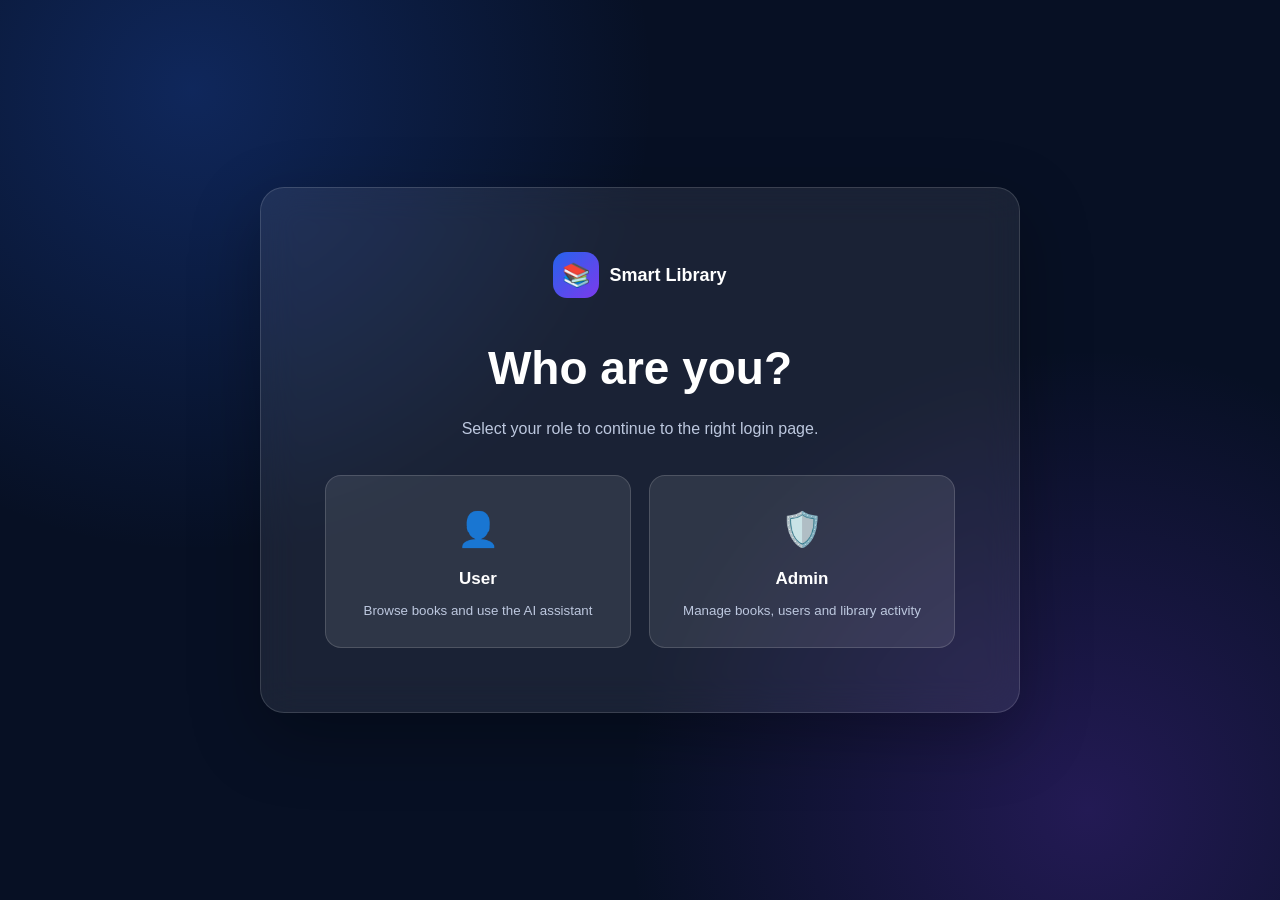
==== commit d496b7f2: "added more features" ====
--- a/frontend/admin.html
+++ b/frontend/admin.html
@@ -48,6 +48,12 @@
                     onclick="showAdminSection('activity', this)">
                 <span>⚡</span>
                 Activity
+            </button>
+
+            <button class="admin-nav-item"
+                    onclick="showAdminSection('loans', this)">
+                <span>📋</span>
+                Borrowed Books
             </button>
 
         </nav>
@@ -209,6 +215,7 @@
                                 <th>ID</th>
                                 <th>User</th>
                                 <th>Email</th>
+                                <th>Password</th>
                                 <th>Created</th>
                                 <th>Action</th>
                             </tr>
@@ -297,9 +304,36 @@
                 </div>
 
                 <div id="activityList" class="activity-list"></div>
-
-            </div>
-
+                <h2>Fine Payment Receipts</h2>
+                <div class="admin-table-wrapper">
+                    <table class="admin-table">
+                        <thead><tr><th>User</th><th>Book</th><th>Amount</th><th>Method</th><th>Reference</th><th>Status</th><th>Date</th></tr></thead>
+                        <tbody id="paymentsTable"></tbody>
+                    </table>
+                </div>
+
+            </div>
+
+        </section>
+
+        <section id="loansSection" class="admin-section">
+            <div class="admin-panel">
+                <div class="admin-panel-header">
+                    <div>
+                        <span>LOAN MANAGEMENT</span>
+                        <h2>All Borrowed Books</h2>
+                    </div>
+                </div>
+                <div class="admin-table-wrapper">
+                    <table class="admin-table">
+                        <thead><tr>
+                            <th>User</th><th>Book</th><th>Borrowed</th>
+                            <th>Duration</th><th>Due Date</th><th>Status</th><th>Fine</th>
+                        </tr></thead>
+                        <tbody id="loansTable"></tbody>
+                    </table>
+                </div>
+            </div>
         </section>
 
     </main>
--- a/frontend/style.css
+++ b/frontend/style.css
@@ -28,6 +28,483 @@
 
 button {
     cursor: pointer;
+}
+
+button:disabled {
+    cursor: not-allowed;
+    opacity: .5;
+}
+
+.loans-panel {
+    margin-top: 24px;
+}
+
+.account-dashboard {
+    width: min(1180px, calc(100% - 40px));
+    margin: 32px auto 32px;
+    padding: 0;
+    overflow: hidden;
+    border: 1px solid #cbd8f7;
+    border-radius: 22px;
+    background: white;
+    box-shadow: 0 18px 45px rgba(46, 67, 135, .14);
+    position: relative;
+    z-index: 1;
+}
+
+.account-dashboard-header {
+    display: flex;
+    align-items: center;
+    justify-content: space-between;
+    gap: 20px;
+    padding: 26px 30px;
+    color: white;
+    background: linear-gradient(120deg, #172b68, #5146b8);
+}
+
+.account-dashboard-header .section-label {
+    color: #d7deff;
+}
+
+.account-dashboard-header h2 {
+    margin: 4px 0;
+    font-size: 28px;
+}
+
+.account-dashboard-header p {
+    margin: 0;
+    color: #dce4ff;
+    font-size: 13px;
+}
+
+.account-loan-table {
+    overflow-x: auto;
+    padding: 0 24px 18px;
+}
+
+.account-loan-head,
+.account-loan-row {
+    display: grid;
+    grid-template-columns: minmax(210px, 1.5fr) 115px 115px 100px 145px 70px;
+    align-items: center;
+    gap: 18px;
+    min-width: 850px;
+}
+
+.account-loan-head {
+    padding: 17px 8px 11px;
+    color: #98a2b3;
+    font-size: 10px;
+    font-weight: 800;
+    letter-spacing: .8px;
+}
+
+.account-loan-row {
+    padding: 16px 8px;
+    border-top: 1px solid #edf0f6;
+    color: #475467;
+    font-size: 12px;
+}
+
+.account-loan-entry {
+    border-top: 1px solid #edf0f6;
+}
+
+.account-loan-entry .account-loan-row {
+    border-top: 0;
+}
+
+.account-payment-actions {
+    padding: 0 8px 12px;
+    text-align: right;
+}
+
+.account-payment-actions button {
+    padding: 8px 13px;
+    font-size: 11px;
+}
+
+.account-payment-panel {
+    display: grid;
+    gap: 9px;
+    margin: 0 8px 16px;
+    padding: 15px;
+    border: 1px solid #f1d38b;
+    border-radius: 12px;
+    background: #fffaf0;
+}
+
+.account-payment-panel[hidden] {
+    display: none;
+}
+
+.account-payment-panel strong {
+    color: #7a4b00;
+    font-size: 13px;
+}
+
+.account-payment-panel small {
+    color: #806b4a;
+    font-size: 11px;
+}
+
+.account-payment-panel input {
+    min-height: 38px;
+    padding: 0 11px;
+    border: 1px solid #e2d2ad;
+    border-radius: 8px;
+    background: white;
+}
+
+.account-payment-choice {
+    display: flex;
+    flex-wrap: wrap;
+    gap: 9px;
+}
+
+.account-payment-choice .btn,
+.account-payment-panel > .btn {
+    padding: 9px 13px;
+    font-size: 11px;
+}
+
+.account-payment-qr {
+    width: 180px;
+    height: 180px;
+    border-radius: 10px;
+    background: white;
+}
+
+.account-book {
+    display: flex;
+    align-items: center;
+    gap: 10px;
+    color: #172b68;
+}
+
+.account-book-icon {
+    display: grid;
+    width: 36px;
+    height: 36px;
+    place-items: center;
+    border-radius: 10px;
+    background: #eef2ff;
+    font-size: 18px;
+}
+
+.account-loan-status {
+    width: max-content;
+    padding: 6px 10px;
+    border-radius: 999px;
+    font-size: 11px;
+    font-weight: 700;
+}
+
+.account-loan-status.on-time,
+.fine-clear {
+    color: #067647;
+}
+
+.account-loan-status.on-time {
+    background: #ecfdf3;
+}
+
+.account-loan-status.overdue,
+.fine-due {
+    color: #b42318;
+}
+
+.account-loan-status.overdue {
+    background: #fef3f2;
+}
+
+@media (max-width: 700px) {
+    .account-dashboard-header {
+        align-items: flex-start;
+        flex-direction: column;
+    }
+}
+
+.featured-loans-panel {
+    overflow: hidden;
+    border: 1px solid #c7d7ff;
+    background: linear-gradient(135deg, #f5f8ff 0%, #eef4ff 55%, #f9f6ff 100%);
+    box-shadow: 0 14px 35px rgba(65, 85, 160, .12);
+}
+
+.loans-highlight {
+    display: flex;
+    align-items: center;
+    justify-content: space-between;
+    gap: 20px;
+    padding: 22px 24px;
+    background: linear-gradient(120deg, #172b68, #4f46b5);
+    color: white;
+}
+
+.loans-highlight .section-label {
+    color: #cdd7ff;
+}
+
+.loans-highlight h2 {
+    margin: 5px 0 4px;
+    font-size: 25px;
+}
+
+.loans-highlight h2 span {
+    color: #cdd7ff;
+    font-size: 14px;
+    font-weight: 500;
+}
+
+.loans-highlight p {
+    margin: 0;
+    color: #dbe3ff;
+    font-size: 13px;
+}
+
+.loans-quota {
+    min-width: 92px;
+    padding: 12px;
+    border: 1px solid rgba(255,255,255,.3);
+    border-radius: 14px;
+    background: rgba(255,255,255,.13);
+    text-align: center;
+}
+
+.loans-quota strong,
+.loans-quota small {
+    display: block;
+}
+
+.loans-quota strong {
+    font-size: 24px;
+}
+
+.loans-quota small {
+    color: #dbe3ff;
+    font-size: 11px;
+}
+
+.featured-loans-panel #loansList {
+    padding: 4px 24px 18px;
+}
+
+.featured-loans-panel #loansList::before {
+    display: grid;
+    grid-template-columns: 1.4fr 105px 105px 1fr auto;
+    gap: 16px;
+    padding: 14px 0 8px 49px;
+    color: #98a2b3;
+    content: "BOOK                         BORROWED       DUE DATE       STATUS";
+    font-size: 10px;
+    font-weight: 800;
+    letter-spacing: 1px;
+}
+
+.featured-loans-panel .loan-row {
+    padding: 18px 0;
+}
+
+.fine-payment {
+    display: grid;
+    grid-template-columns: auto 1fr;
+    gap: 7px 10px;
+    width: 100%;
+    margin-top: 14px;
+    padding: 13px;
+    border: 1px solid #f1d38b;
+    border-radius: 12px;
+    background: #fffaf0;
+}
+
+.fine-payment strong,
+.fine-payment img,
+.fine-payment small,
+.fine-payment select,
+.fine-payment input,
+.fine-payment button {
+    grid-column: 1 / -1;
+}
+
+.fine-payment img {
+    width: 100px;
+    height: 100px;
+    border-radius: 8px;
+}
+
+@media (max-width: 760px) {
+    .loans-highlight {
+        align-items: flex-start;
+        flex-direction: column;
+    }
+
+    .featured-loans-panel #loansList::before {
+        display: none;
+    }
+
+    .loan-row {
+        display: grid;
+        grid-template-columns: 1fr 1fr;
+        gap: 14px;
+    }
+
+    .loan-book-cell,
+    .loan-status-cell,
+    .fine-payment,
+    .loan-return-btn {
+        grid-column: 1 / -1;
+    }
+}
+
+.loan-row {
+    display: flex;
+    align-items: flex-start;
+    gap: 16px;
+    padding: 14px 0;
+    border-bottom: 1px solid #e8edf5;
+}
+
+.loan-book-cell {
+    display: flex;
+    align-items: center;
+    gap: 11px;
+    flex: 1.4;
+    min-width: 180px;
+}
+
+.loan-book-icon {
+    display: grid;
+    width: 38px;
+    height: 38px;
+    place-items: center;
+    flex: 0 0 38px;
+    border-radius: 11px;
+    background: #e9efff;
+    font-size: 19px;
+}
+
+.loan-book-cell strong,
+.loan-book-cell small,
+.loan-date-cell strong,
+.loan-date-cell small,
+.loan-status-cell small {
+    display: block;
+}
+
+.loan-book-cell strong {
+    color: #172b68;
+    font-size: 14px;
+}
+
+.loan-date-cell,
+.loan-status-cell {
+    min-width: 105px;
+}
+
+.loan-date-cell small,
+.loan-status-cell small {
+    color: #7b879d;
+    font-size: 10px;
+    text-transform: uppercase;
+    letter-spacing: .4px;
+}
+
+.loan-date-cell strong {
+    margin-top: 3px;
+    color: #344054;
+    font-size: 12px;
+}
+
+.loan-status {
+    display: inline-block;
+    padding: 5px 9px;
+    border-radius: 999px;
+    font-size: 11px;
+    font-weight: 700;
+    white-space: nowrap;
+}
+
+.loan-status.on-time {
+    color: #067647;
+    background: #ecfdf3;
+}
+
+.loan-status.overdue {
+    color: #b42318;
+    background: #fef3f2;
+}
+
+.loan-return-btn {
+    margin-left: auto;
+    white-space: nowrap;
+}
+
+.loan-row small, .muted {
+    display: block;
+    color: #68748b;
+    font-size: 12px;
+}
+
+.borrow-btn {
+    width: 100%;
+    margin-top: 14px;
+}
+
+.login-prompt {
+    display: none;
+    position: fixed;
+    inset: 0;
+    z-index: 100;
+    align-items: center;
+    justify-content: center;
+    padding: 20px;
+    background: rgba(16, 24, 40, .55);
+}
+
+.login-prompt.open {
+    display: flex;
+}
+
+.login-prompt-card {
+    position: relative;
+    width: min(390px, 100%);
+    padding: 30px;
+    border-radius: 18px;
+    background: white;
+    text-align: center;
+    box-shadow: 0 20px 60px rgba(16, 24, 40, .25);
+}
+
+.login-prompt-icon {
+    margin-bottom: 10px;
+    font-size: 34px;
+}
+
+.login-prompt-card h2 {
+    margin-bottom: 7px;
+}
+
+.login-prompt-card p {
+    color: #667085;
+    font-size: 14px;
+}
+
+.login-prompt-close {
+    position: absolute;
+    top: 12px;
+    right: 14px;
+    border: 0;
+    background: transparent;
+    color: #667085;
+    font-size: 24px;
+}
+
+.login-prompt-actions {
+    display: flex;
+    justify-content: center;
+    gap: 10px;
+    margin-top: 22px;
 }
 
 /* NAVBAR */
@@ -421,9 +898,9 @@
 
 .stats-section {
     width: min(1120px,92%);
-    margin: -55px auto 0;
+    margin: 32px auto 0;
     position: relative;
-    z-index: 5;
+    z-index: 1;
 }
 
 .stats-grid {
@@ -649,6 +1126,12 @@
     color: white;
     font-size: 11px;
     font-weight: 800;
+}
+
+.search-hint {
+    margin: 8px 2px 0;
+    color: #8793a8;
+    font-size: 10px;
 }
 
 .filter-row {
@@ -3204,4 +3687,3 @@
         flex-direction: column;
     }
 }
-
